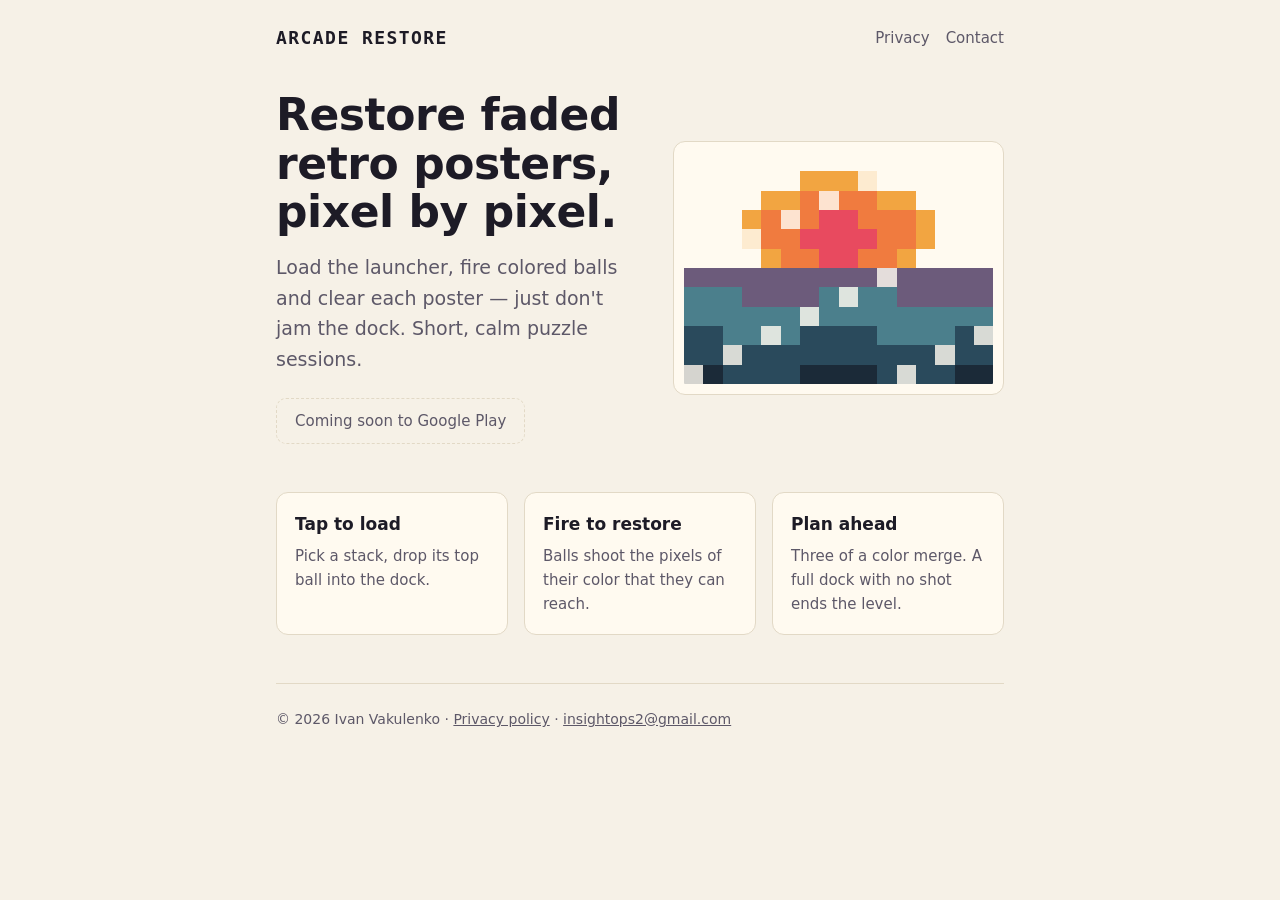
==== index.html @ 0b290318 "Arcade Restore website and privacy policy" ====
<!doctype html>
<html lang="en">
<head>
<meta charset="utf-8">
<meta name="viewport" content="width=device-width, initial-scale=1">
<title>Arcade Restore</title>
<meta name="description" content="Restore faded retro posters pixel by pixel. A color-sort puzzle for Android.">
<link rel="stylesheet" href="style.css">
</head>
<body>
<div class="wrap">
  <header>
    <a class="logo" href="index.html">ARCADE RESTORE</a>
    <nav><a href="privacy.html">Privacy</a><a href="mailto:insightops2@gmail.com">Contact</a></nav>
  </header>

  <main>
    <section class="hero">
      <div>
        <h1>Restore faded retro posters, pixel by pixel.</h1>
        <p class="lede">Load the launcher, fire colored balls and clear each poster — just don't jam the dock. Short, calm puzzle sessions.</p>
        <span class="badge">Coming soon to Google Play</span>
      </div>
      <svg class="poster" viewBox="0 0 16 12" role="img" aria-label="Pixel art sunset poster, partly restored" shape-rendering="crispEdges"><rect x="6" y="1" width="1" height="1" fill="var(--p1)"/><rect x="7" y="1" width="1" height="1" fill="var(--p1)"/><rect x="8" y="1" width="1" height="1" fill="var(--p1)"/><rect x="9" y="1" width="1" height="1" fill="var(--p1)" class="faded"/><rect x="4" y="2" width="1" height="1" fill="var(--p1)"/><rect x="5" y="2" width="1" height="1" fill="var(--p1)"/><rect x="6" y="2" width="1" height="1" fill="var(--p2)"/><rect x="7" y="2" width="1" height="1" fill="var(--p2)" class="faded"/><rect x="8" y="2" width="1" height="1" fill="var(--p2)"/><rect x="9" y="2" width="1" height="1" fill="var(--p2)"/><rect x="10" y="2" width="1" height="1" fill="var(--p1)"/><rect x="11" y="2" width="1" height="1" fill="var(--p1)"/><rect x="3" y="3" width="1" height="1" fill="var(--p1)"/><rect x="4" y="3" width="1" height="1" fill="var(--p2)"/><rect x="5" y="3" width="1" height="1" fill="var(--p2)" class="faded"/><rect x="6" y="3" width="1" height="1" fill="var(--p2)"/><rect x="7" y="3" width="1" height="1" fill="var(--p3)"/><rect x="8" y="3" width="1" height="1" fill="var(--p3)"/><rect x="9" y="3" width="1" height="1" fill="var(--p2)"/><rect x="10" y="3" width="1" height="1" fill="var(--p2)"/><rect x="11" y="3" width="1" height="1" fill="var(--p2)"/><rect x="12" y="3" width="1" height="1" fill="var(--p1)"/><rect x="3" y="4" width="1" height="1" fill="var(--p1)" class="faded"/><rect x="4" y="4" width="1" height="1" fill="var(--p2)"/><rect x="5" y="4" width="1" height="1" fill="var(--p2)"/><rect x="6" y="4" width="1" height="1" fill="var(--p3)"/><rect x="7" y="4" width="1" height="1" fill="var(--p3)"/><rect x="8" y="4" width="1" height="1" fill="var(--p3)"/><rect x="9" y="4" width="1" height="1" fill="var(--p3)"/><rect x="10" y="4" width="1" height="1" fill="var(--p2)"/><rect x="11" y="4" width="1" height="1" fill="var(--p2)"/><rect x="12" y="4" width="1" height="1" fill="var(--p1)"/><rect x="4" y="5" width="1" height="1" fill="var(--p1)"/><rect x="5" y="5" width="1" height="1" fill="var(--p2)"/><rect x="6" y="5" width="1" height="1" fill="var(--p2)"/><rect x="7" y="5" width="1" height="1" fill="var(--p3)"/><rect x="8" y="5" width="1" height="1" fill="var(--p3)"/><rect x="9" y="5" width="1" height="1" fill="var(--p2)"/><rect x="10" y="5" width="1" height="1" fill="var(--p2)"/><rect x="11" y="5" width="1" height="1" fill="var(--p1)"/><rect x="0" y="6" width="1" height="1" fill="var(--p4)"/><rect x="1" y="6" width="1" height="1" fill="var(--p4)"/><rect x="2" y="6" width="1" height="1" fill="var(--p4)"/><rect x="3" y="6" width="1" height="1" fill="var(--p4)"/><rect x="4" y="6" width="1" height="1" fill="var(--p4)"/><rect x="5" y="6" width="1" height="1" fill="var(--p4)"/><rect x="6" y="6" width="1" height="1" fill="var(--p4)"/><rect x="7" y="6" width="1" height="1" fill="var(--p4)"/><rect x="8" y="6" width="1" height="1" fill="var(--p4)"/><rect x="9" y="6" width="1" height="1" fill="var(--p4)"/><rect x="10" y="6" width="1" height="1" fill="var(--p4)" class="faded"/><rect x="11" y="6" width="1" height="1" fill="var(--p4)"/><rect x="12" y="6" width="1" height="1" fill="var(--p4)"/><rect x="13" y="6" width="1" height="1" fill="var(--p4)"/><rect x="14" y="6" width="1" height="1" fill="var(--p4)"/><rect x="15" y="6" width="1" height="1" fill="var(--p4)"/><rect x="0" y="7" width="1" height="1" fill="var(--p5)"/><rect x="1" y="7" width="1" height="1" fill="var(--p5)"/><rect x="2" y="7" width="1" height="1" fill="var(--p5)"/><rect x="3" y="7" width="1" height="1" fill="var(--p4)"/><rect x="4" y="7" width="1" height="1" fill="var(--p4)"/><rect x="5" y="7" width="1" height="1" fill="var(--p4)"/><rect x="6" y="7" width="1" height="1" fill="var(--p4)"/><rect x="7" y="7" width="1" height="1" fill="var(--p5)"/><rect x="8" y="7" width="1" height="1" fill="var(--p5)" class="faded"/><rect x="9" y="7" width="1" height="1" fill="var(--p5)"/><rect x="10" y="7" width="1" height="1" fill="var(--p5)"/><rect x="11" y="7" width="1" height="1" fill="var(--p4)"/><rect x="12" y="7" width="1" height="1" fill="var(--p4)"/><rect x="13" y="7" width="1" height="1" fill="var(--p4)"/><rect x="14" y="7" width="1" height="1" fill="var(--p4)"/><rect x="15" y="7" width="1" height="1" fill="var(--p4)"/><rect x="0" y="8" width="1" height="1" fill="var(--p5)"/><rect x="1" y="8" width="1" height="1" fill="var(--p5)"/><rect x="2" y="8" width="1" height="1" fill="var(--p5)"/><rect x="3" y="8" width="1" height="1" fill="var(--p5)"/><rect x="4" y="8" width="1" height="1" fill="var(--p5)"/><rect x="5" y="8" width="1" height="1" fill="var(--p5)"/><rect x="6" y="8" width="1" height="1" fill="var(--p5)" class="faded"/><rect x="7" y="8" width="1" height="1" fill="var(--p5)"/><rect x="8" y="8" width="1" height="1" fill="var(--p5)"/><rect x="9" y="8" width="1" height="1" fill="var(--p5)"/><rect x="10" y="8" width="1" height="1" fill="var(--p5)"/><rect x="11" y="8" width="1" height="1" fill="var(--p5)"/><rect x="12" y="8" width="1" height="1" fill="var(--p5)"/><rect x="13" y="8" width="1" height="1" fill="var(--p5)"/><rect x="14" y="8" width="1" height="1" fill="var(--p5)"/><rect x="15" y="8" width="1" height="1" fill="var(--p5)"/><rect x="0" y="9" width="1" height="1" fill="var(--p6)"/><rect x="1" y="9" width="1" height="1" fill="var(--p6)"/><rect x="2" y="9" width="1" height="1" fill="var(--p5)"/><rect x="3" y="9" width="1" height="1" fill="var(--p5)"/><rect x="4" y="9" width="1" height="1" fill="var(--p5)" class="faded"/><rect x="5" y="9" width="1" height="1" fill="var(--p5)"/><rect x="6" y="9" width="1" height="1" fill="var(--p6)"/><rect x="7" y="9" width="1" height="1" fill="var(--p6)"/><rect x="8" y="9" width="1" height="1" fill="var(--p6)"/><rect x="9" y="9" width="1" height="1" fill="var(--p6)"/><rect x="10" y="9" width="1" height="1" fill="var(--p5)"/><rect x="11" y="9" width="1" height="1" fill="var(--p5)"/><rect x="12" y="9" width="1" height="1" fill="var(--p5)"/><rect x="13" y="9" width="1" height="1" fill="var(--p5)"/><rect x="14" y="9" width="1" height="1" fill="var(--p6)"/><rect x="15" y="9" width="1" height="1" fill="var(--p6)" class="faded"/><rect x="0" y="10" width="1" height="1" fill="var(--p6)"/><rect x="1" y="10" width="1" height="1" fill="var(--p6)"/><rect x="2" y="10" width="1" height="1" fill="var(--p6)" class="faded"/><rect x="3" y="10" width="1" height="1" fill="var(--p6)"/><rect x="4" y="10" width="1" height="1" fill="var(--p6)"/><rect x="5" y="10" width="1" height="1" fill="var(--p6)"/><rect x="6" y="10" width="1" height="1" fill="var(--p6)"/><rect x="7" y="10" width="1" height="1" fill="var(--p6)"/><rect x="8" y="10" width="1" height="1" fill="var(--p6)"/><rect x="9" y="10" width="1" height="1" fill="var(--p6)"/><rect x="10" y="10" width="1" height="1" fill="var(--p6)"/><rect x="11" y="10" width="1" height="1" fill="var(--p6)"/><rect x="12" y="10" width="1" height="1" fill="var(--p6)"/><rect x="13" y="10" width="1" height="1" fill="var(--p6)" class="faded"/><rect x="14" y="10" width="1" height="1" fill="var(--p6)"/><rect x="15" y="10" width="1" height="1" fill="var(--p6)"/><rect x="0" y="11" width="1" height="1" fill="var(--p7)" class="faded"/><rect x="1" y="11" width="1" height="1" fill="var(--p7)"/><rect x="2" y="11" width="1" height="1" fill="var(--p6)"/><rect x="3" y="11" width="1" height="1" fill="var(--p6)"/><rect x="4" y="11" width="1" height="1" fill="var(--p6)"/><rect x="5" y="11" width="1" height="1" fill="var(--p6)"/><rect x="6" y="11" width="1" height="1" fill="var(--p7)"/><rect x="7" y="11" width="1" height="1" fill="var(--p7)"/><rect x="8" y="11" width="1" height="1" fill="var(--p7)"/><rect x="9" y="11" width="1" height="1" fill="var(--p7)"/><rect x="10" y="11" width="1" height="1" fill="var(--p6)"/><rect x="11" y="11" width="1" height="1" fill="var(--p6)" class="faded"/><rect x="12" y="11" width="1" height="1" fill="var(--p6)"/><rect x="13" y="11" width="1" height="1" fill="var(--p6)"/><rect x="14" y="11" width="1" height="1" fill="var(--p7)"/><rect x="15" y="11" width="1" height="1" fill="var(--p7)"/></svg>
    </section>

    <section class="features">
      <div class="card"><h2>Tap to load</h2><p>Pick a stack, drop its top ball into the dock.</p></div>
      <div class="card"><h2>Fire to restore</h2><p>Balls shoot the pixels of their color that they can reach.</p></div>
      <div class="card"><h2>Plan ahead</h2><p>Three of a color merge. A full dock with no shot ends the level.</p></div>
    </section>
  </main>

  <footer>
    © 2026 Ivan Vakulenko · <a href="privacy.html">Privacy policy</a> · <a href="mailto:insightops2@gmail.com">insightops2@gmail.com</a>
  </footer>
</div>
</body>
</html>
---- style.css ----
:root {
  --bg: #f6f1e7; --fg: #1d1b26; --muted: #5d5868; --card: #fffaf0; --line: #e2d9c6;
  --accent: #d9482b; --banner: #fff1b8;
  --p1: #f2a541; --p2: #f07b3f; --p3: #e84a5f; --p4: #6c5b7b; --p5: #4b7f8c; --p6: #2a4a5c; --p7: #1b2a38;
}
@media (prefers-color-scheme: dark) {
  :root:not([data-theme="light"]) {
    --bg: #14131a; --fg: #ece8f2; --muted: #a59fb3; --card: #1d1b26; --line: #2f2b3a;
    --accent: #ff7a59; --banner: #3a3214;
  }
}
* { box-sizing: border-box; }
body {
  margin: 0; background: var(--bg); color: var(--fg);
  font: 17px/1.6 ui-sans-serif, system-ui, -apple-system, "Segoe UI", Roboto, sans-serif;
}
.wrap { max-width: 760px; margin: 0 auto; padding: 0 16px; }
.draft {
  background: var(--banner); color: var(--fg); text-align: center; font-size: 14px;
  padding: 8px 16px; border-bottom: 1px solid var(--line);
}
header { padding: 24px 0 8px; display: flex; justify-content: space-between; align-items: center; gap: 16px; }
.logo { font: 700 18px/1 ui-monospace, "SF Mono", Menlo, monospace; letter-spacing: .08em; text-decoration: none; color: var(--fg); }
nav a { color: var(--muted); text-decoration: none; margin-left: 16px; font-size: 15px; }
nav a:hover, a { color: var(--accent); }
.hero { display: grid; grid-template-columns: 1.1fr 1fr; gap: 32px; align-items: center; padding: 32px 0 48px; }
h1 { font-size: clamp(30px, 6vw, 44px); line-height: 1.1; margin: 0 0 16px; letter-spacing: -.01em; }
.lede { color: var(--muted); font-size: 19px; margin: 0 0 24px; }
.badge {
  display: inline-block; padding: 10px 18px; border-radius: 10px; border: 1px dashed var(--line);
  color: var(--muted); font-size: 15px;
}
.poster { width: 100%; height: auto; border-radius: 12px; background: var(--card); padding: 10px; border: 1px solid var(--line); }
.poster .faded { opacity: .18; }
.features { display: grid; grid-template-columns: repeat(3, 1fr); gap: 16px; padding-bottom: 48px; }
.card { background: var(--card); border: 1px solid var(--line); border-radius: 12px; padding: 18px; }
.card h2 { font-size: 17px; margin: 0 0 6px; }
.card p { margin: 0; color: var(--muted); font-size: 15px; }
footer { border-top: 1px solid var(--line); padding: 24px 0 40px; color: var(--muted); font-size: 14px; }
footer a { color: var(--muted); }
.legal h1 { font-size: 32px; margin-top: 24px; }
.legal h2 { font-size: 20px; margin-top: 32px; }
.legal table { width: 100%; border-collapse: collapse; font-size: 15px; }
.legal th, .legal td { text-align: left; vertical-align: top; padding: 8px; border-bottom: 1px solid var(--line); }
.todo { background: var(--banner); padding: 0 4px; border-radius: 4px; }
@media (max-width: 640px) {
  .hero, .features { grid-template-columns: 1fr; }
  .hero { padding-top: 16px; }
  nav a { margin-left: 12px; }
}
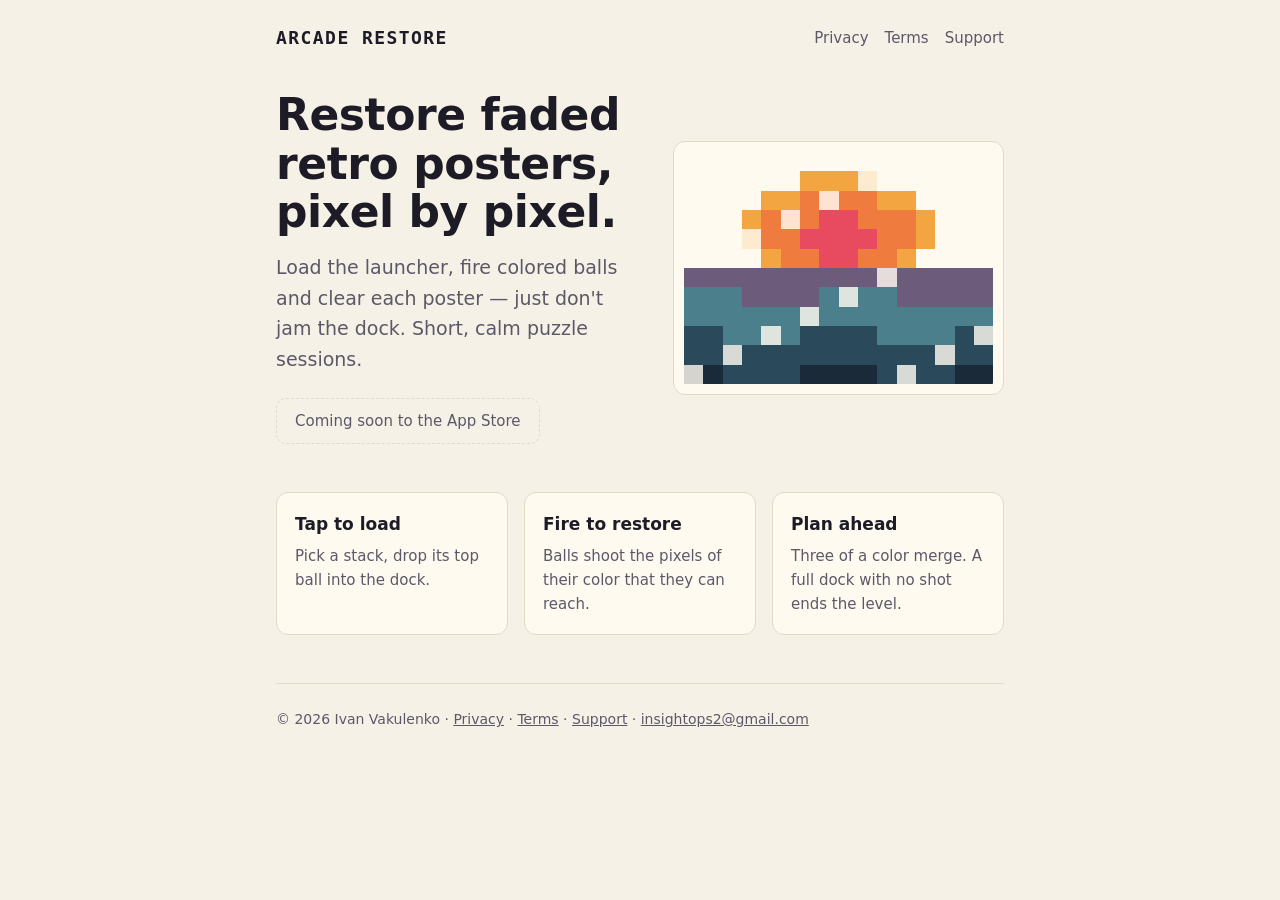
==== commit 4a744202: "Privacy Policy, Terms of Use and Support for the iOS launch Co-Authored-By: Claude Opus 5.5 <noreply" ====
--- a/index.html
+++ b/index.html
@@ -4,14 +4,14 @@
 <meta charset="utf-8">
 <meta name="viewport" content="width=device-width, initial-scale=1">
 <title>Arcade Restore</title>
-<meta name="description" content="Restore faded retro posters pixel by pixel. A color-sort puzzle for Android.">
+<meta name="description" content="Restore faded retro posters pixel by pixel. A color-sort puzzle for iPhone and iPad.">
 <link rel="stylesheet" href="style.css">
 </head>
 <body>
 <div class="wrap">
   <header>
     <a class="logo" href="index.html">ARCADE RESTORE</a>
-    <nav><a href="privacy.html">Privacy</a><a href="mailto:insightops2@gmail.com">Contact</a></nav>
+    <nav><a href="privacy.html">Privacy</a><a href="terms.html">Terms</a><a href="support.html">Support</a></nav>
   </header>
 
   <main>
@@ -19,7 +19,7 @@
       <div>
         <h1>Restore faded retro posters, pixel by pixel.</h1>
         <p class="lede">Load the launcher, fire colored balls and clear each poster — just don't jam the dock. Short, calm puzzle sessions.</p>
-        <span class="badge">Coming soon to Google Play</span>
+        <span class="badge">Coming soon to the App Store</span>
       </div>
       <svg class="poster" viewBox="0 0 16 12" role="img" aria-label="Pixel art sunset poster, partly restored" shape-rendering="crispEdges"><rect x="6" y="1" width="1" height="1" fill="var(--p1)"/><rect x="7" y="1" width="1" height="1" fill="var(--p1)"/><rect x="8" y="1" width="1" height="1" fill="var(--p1)"/><rect x="9" y="1" width="1" height="1" fill="var(--p1)" class="faded"/><rect x="4" y="2" width="1" height="1" fill="var(--p1)"/><rect x="5" y="2" width="1" height="1" fill="var(--p1)"/><rect x="6" y="2" width="1" height="1" fill="var(--p2)"/><rect x="7" y="2" width="1" height="1" fill="var(--p2)" class="faded"/><rect x="8" y="2" width="1" height="1" fill="var(--p2)"/><rect x="9" y="2" width="1" height="1" fill="var(--p2)"/><rect x="10" y="2" width="1" height="1" fill="var(--p1)"/><rect x="11" y="2" width="1" height="1" fill="var(--p1)"/><rect x="3" y="3" width="1" height="1" fill="var(--p1)"/><rect x="4" y="3" width="1" height="1" fill="var(--p2)"/><rect x="5" y="3" width="1" height="1" fill="var(--p2)" class="faded"/><rect x="6" y="3" width="1" height="1" fill="var(--p2)"/><rect x="7" y="3" width="1" height="1" fill="var(--p3)"/><rect x="8" y="3" width="1" height="1" fill="var(--p3)"/><rect x="9" y="3" width="1" height="1" fill="var(--p2)"/><rect x="10" y="3" width="1" height="1" fill="var(--p2)"/><rect x="11" y="3" width="1" height="1" fill="var(--p2)"/><rect x="12" y="3" width="1" height="1" fill="var(--p1)"/><rect x="3" y="4" width="1" height="1" fill="var(--p1)" class="faded"/><rect x="4" y="4" width="1" height="1" fill="var(--p2)"/><rect x="5" y="4" width="1" height="1" fill="var(--p2)"/><rect x="6" y="4" width="1" height="1" fill="var(--p3)"/><rect x="7" y="4" width="1" height="1" fill="var(--p3)"/><rect x="8" y="4" width="1" height="1" fill="var(--p3)"/><rect x="9" y="4" width="1" height="1" fill="var(--p3)"/><rect x="10" y="4" width="1" height="1" fill="var(--p2)"/><rect x="11" y="4" width="1" height="1" fill="var(--p2)"/><rect x="12" y="4" width="1" height="1" fill="var(--p1)"/><rect x="4" y="5" width="1" height="1" fill="var(--p1)"/><rect x="5" y="5" width="1" height="1" fill="var(--p2)"/><rect x="6" y="5" width="1" height="1" fill="var(--p2)"/><rect x="7" y="5" width="1" height="1" fill="var(--p3)"/><rect x="8" y="5" width="1" height="1" fill="var(--p3)"/><rect x="9" y="5" width="1" height="1" fill="var(--p2)"/><rect x="10" y="5" width="1" height="1" fill="var(--p2)"/><rect x="11" y="5" width="1" height="1" fill="var(--p1)"/><rect x="0" y="6" width="1" height="1" fill="var(--p4)"/><rect x="1" y="6" width="1" height="1" fill="var(--p4)"/><rect x="2" y="6" width="1" height="1" fill="var(--p4)"/><rect x="3" y="6" width="1" height="1" fill="var(--p4)"/><rect x="4" y="6" width="1" height="1" fill="var(--p4)"/><rect x="5" y="6" width="1" height="1" fill="var(--p4)"/><rect x="6" y="6" width="1" height="1" fill="var(--p4)"/><rect x="7" y="6" width="1" height="1" fill="var(--p4)"/><rect x="8" y="6" width="1" height="1" fill="var(--p4)"/><rect x="9" y="6" width="1" height="1" fill="var(--p4)"/><rect x="10" y="6" width="1" height="1" fill="var(--p4)" class="faded"/><rect x="11" y="6" width="1" height="1" fill="var(--p4)"/><rect x="12" y="6" width="1" height="1" fill="var(--p4)"/><rect x="13" y="6" width="1" height="1" fill="var(--p4)"/><rect x="14" y="6" width="1" height="1" fill="var(--p4)"/><rect x="15" y="6" width="1" height="1" fill="var(--p4)"/><rect x="0" y="7" width="1" height="1" fill="var(--p5)"/><rect x="1" y="7" width="1" height="1" fill="var(--p5)"/><rect x="2" y="7" width="1" height="1" fill="var(--p5)"/><rect x="3" y="7" width="1" height="1" fill="var(--p4)"/><rect x="4" y="7" width="1" height="1" fill="var(--p4)"/><rect x="5" y="7" width="1" height="1" fill="var(--p4)"/><rect x="6" y="7" width="1" height="1" fill="var(--p4)"/><rect x="7" y="7" width="1" height="1" fill="var(--p5)"/><rect x="8" y="7" width="1" height="1" fill="var(--p5)" class="faded"/><rect x="9" y="7" width="1" height="1" fill="var(--p5)"/><rect x="10" y="7" width="1" height="1" fill="var(--p5)"/><rect x="11" y="7" width="1" height="1" fill="var(--p4)"/><rect x="12" y="7" width="1" height="1" fill="var(--p4)"/><rect x="13" y="7" width="1" height="1" fill="var(--p4)"/><rect x="14" y="7" width="1" height="1" fill="var(--p4)"/><rect x="15" y="7" width="1" height="1" fill="var(--p4)"/><rect x="0" y="8" width="1" height="1" fill="var(--p5)"/><rect x="1" y="8" width="1" height="1" fill="var(--p5)"/><rect x="2" y="8" width="1" height="1" fill="var(--p5)"/><rect x="3" y="8" width="1" height="1" fill="var(--p5)"/><rect x="4" y="8" width="1" height="1" fill="var(--p5)"/><rect x="5" y="8" width="1" height="1" fill="var(--p5)"/><rect x="6" y="8" width="1" height="1" fill="var(--p5)" class="faded"/><rect x="7" y="8" width="1" height="1" fill="var(--p5)"/><rect x="8" y="8" width="1" height="1" fill="var(--p5)"/><rect x="9" y="8" width="1" height="1" fill="var(--p5)"/><rect x="10" y="8" width="1" height="1" fill="var(--p5)"/><rect x="11" y="8" width="1" height="1" fill="var(--p5)"/><rect x="12" y="8" width="1" height="1" fill="var(--p5)"/><rect x="13" y="8" width="1" height="1" fill="var(--p5)"/><rect x="14" y="8" width="1" height="1" fill="var(--p5)"/><rect x="15" y="8" width="1" height="1" fill="var(--p5)"/><rect x="0" y="9" width="1" height="1" fill="var(--p6)"/><rect x="1" y="9" width="1" height="1" fill="var(--p6)"/><rect x="2" y="9" width="1" height="1" fill="var(--p5)"/><rect x="3" y="9" width="1" height="1" fill="var(--p5)"/><rect x="4" y="9" width="1" height="1" fill="var(--p5)" class="faded"/><rect x="5" y="9" width="1" height="1" fill="var(--p5)"/><rect x="6" y="9" width="1" height="1" fill="var(--p6)"/><rect x="7" y="9" width="1" height="1" fill="var(--p6)"/><rect x="8" y="9" width="1" height="1" fill="var(--p6)"/><rect x="9" y="9" width="1" height="1" fill="var(--p6)"/><rect x="10" y="9" width="1" height="1" fill="var(--p5)"/><rect x="11" y="9" width="1" height="1" fill="var(--p5)"/><rect x="12" y="9" width="1" height="1" fill="var(--p5)"/><rect x="13" y="9" width="1" height="1" fill="var(--p5)"/><rect x="14" y="9" width="1" height="1" fill="var(--p6)"/><rect x="15" y="9" width="1" height="1" fill="var(--p6)" class="faded"/><rect x="0" y="10" width="1" height="1" fill="var(--p6)"/><rect x="1" y="10" width="1" height="1" fill="var(--p6)"/><rect x="2" y="10" width="1" height="1" fill="var(--p6)" class="faded"/><rect x="3" y="10" width="1" height="1" fill="var(--p6)"/><rect x="4" y="10" width="1" height="1" fill="var(--p6)"/><rect x="5" y="10" width="1" height="1" fill="var(--p6)"/><rect x="6" y="10" width="1" height="1" fill="var(--p6)"/><rect x="7" y="10" width="1" height="1" fill="var(--p6)"/><rect x="8" y="10" width="1" height="1" fill="var(--p6)"/><rect x="9" y="10" width="1" height="1" fill="var(--p6)"/><rect x="10" y="10" width="1" height="1" fill="var(--p6)"/><rect x="11" y="10" width="1" height="1" fill="var(--p6)"/><rect x="12" y="10" width="1" height="1" fill="var(--p6)"/><rect x="13" y="10" width="1" height="1" fill="var(--p6)" class="faded"/><rect x="14" y="10" width="1" height="1" fill="var(--p6)"/><rect x="15" y="10" width="1" height="1" fill="var(--p6)"/><rect x="0" y="11" width="1" height="1" fill="var(--p7)" class="faded"/><rect x="1" y="11" width="1" height="1" fill="var(--p7)"/><rect x="2" y="11" width="1" height="1" fill="var(--p6)"/><rect x="3" y="11" width="1" height="1" fill="var(--p6)"/><rect x="4" y="11" width="1" height="1" fill="var(--p6)"/><rect x="5" y="11" width="1" height="1" fill="var(--p6)"/><rect x="6" y="11" width="1" height="1" fill="var(--p7)"/><rect x="7" y="11" width="1" height="1" fill="var(--p7)"/><rect x="8" y="11" width="1" height="1" fill="var(--p7)"/><rect x="9" y="11" width="1" height="1" fill="var(--p7)"/><rect x="10" y="11" width="1" height="1" fill="var(--p6)"/><rect x="11" y="11" width="1" height="1" fill="var(--p6)" class="faded"/><rect x="12" y="11" width="1" height="1" fill="var(--p6)"/><rect x="13" y="11" width="1" height="1" fill="var(--p6)"/><rect x="14" y="11" width="1" height="1" fill="var(--p7)"/><rect x="15" y="11" width="1" height="1" fill="var(--p7)"/></svg>
     </section>
@@ -32,7 +32,7 @@
   </main>
 
   <footer>
-    © 2026 Ivan Vakulenko · <a href="privacy.html">Privacy policy</a> · <a href="mailto:insightops2@gmail.com">insightops2@gmail.com</a>
+    © 2026 Ivan Vakulenko · <a href="privacy.html">Privacy</a> · <a href="terms.html">Terms</a> · <a href="support.html">Support</a> · <a href="mailto:insightops2@gmail.com">insightops2@gmail.com</a>
   </footer>
 </div>
 </body>
--- a/style.css
+++ b/style.css
@@ -1,12 +1,12 @@
 :root {
   --bg: #f6f1e7; --fg: #1d1b26; --muted: #5d5868; --card: #fffaf0; --line: #e2d9c6;
-  --accent: #d9482b; --banner: #fff1b8;
+  --accent: #d9482b;
   --p1: #f2a541; --p2: #f07b3f; --p3: #e84a5f; --p4: #6c5b7b; --p5: #4b7f8c; --p6: #2a4a5c; --p7: #1b2a38;
 }
 @media (prefers-color-scheme: dark) {
   :root:not([data-theme="light"]) {
     --bg: #14131a; --fg: #ece8f2; --muted: #a59fb3; --card: #1d1b26; --line: #2f2b3a;
-    --accent: #ff7a59; --banner: #3a3214;
+    --accent: #ff7a59;
   }
 }
 * { box-sizing: border-box; }
@@ -15,14 +15,10 @@
   font: 17px/1.6 ui-sans-serif, system-ui, -apple-system, "Segoe UI", Roboto, sans-serif;
 }
 .wrap { max-width: 760px; margin: 0 auto; padding: 0 16px; }
-.draft {
-  background: var(--banner); color: var(--fg); text-align: center; font-size: 14px;
-  padding: 8px 16px; border-bottom: 1px solid var(--line);
-}
-header { padding: 24px 0 8px; display: flex; justify-content: space-between; align-items: center; gap: 16px; }
+header { padding: 24px 0 8px; display: flex; justify-content: space-between; align-items: center; gap: 16px; flex-wrap: wrap; }
 .logo { font: 700 18px/1 ui-monospace, "SF Mono", Menlo, monospace; letter-spacing: .08em; text-decoration: none; color: var(--fg); }
 nav a { color: var(--muted); text-decoration: none; margin-left: 16px; font-size: 15px; }
-nav a:hover, a { color: var(--accent); }
+nav a:hover, nav a[aria-current="page"], a { color: var(--accent); }
 .hero { display: grid; grid-template-columns: 1.1fr 1fr; gap: 32px; align-items: center; padding: 32px 0 48px; }
 h1 { font-size: clamp(30px, 6vw, 44px); line-height: 1.1; margin: 0 0 16px; letter-spacing: -.01em; }
 .lede { color: var(--muted); font-size: 19px; margin: 0 0 24px; }
@@ -42,9 +38,10 @@
 .legal h2 { font-size: 20px; margin-top: 32px; }
 .legal table { width: 100%; border-collapse: collapse; font-size: 15px; }
 .legal th, .legal td { text-align: left; vertical-align: top; padding: 8px; border-bottom: 1px solid var(--line); }
-.todo { background: var(--banner); padding: 0 4px; border-radius: 4px; }
 @media (max-width: 640px) {
   .hero, .features { grid-template-columns: 1fr; }
   .hero { padding-top: 16px; }
   nav a { margin-left: 12px; }
+  .legal table { font-size: 14px; }
+  .legal th, .legal td { padding: 6px 4px; overflow-wrap: anywhere; hyphens: auto; }
 }
